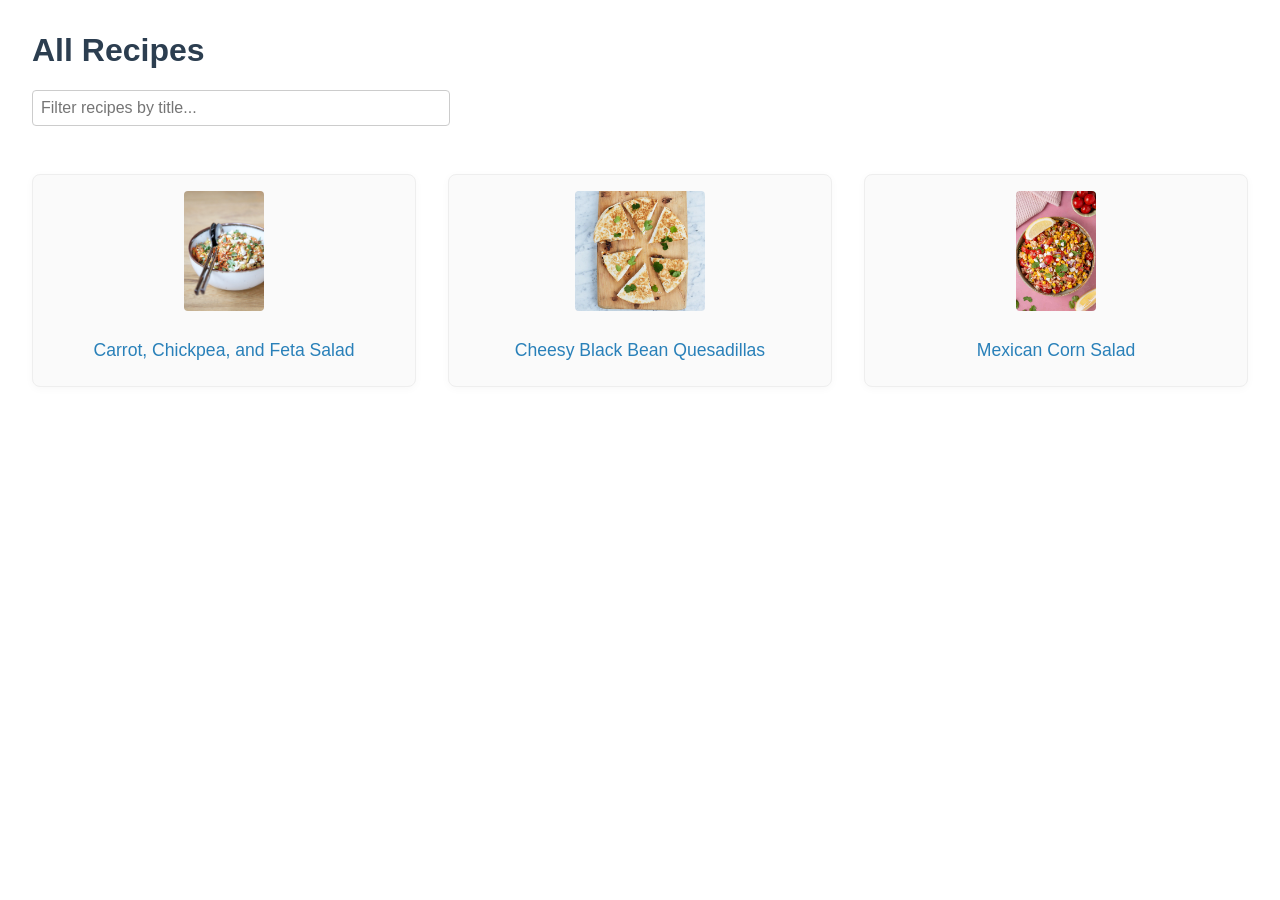
==== index.html @ 6e0bd328 "Created a grid and added search" ====
<!DOCTYPE html>
<html lang="en">
<head>
  <meta charset="UTF-8">
  <title>Recipe Home</title>
  <style>
    body { font-family: sans-serif; margin: 2em; }
    h1 { color: #2c3e50; }
    .filter-box {
      margin-bottom: 2em;
      padding: 0.5em;
      font-size: 1em;
      width: 100%;
      max-width: 400px;
      border: 1px solid #ccc;
      border-radius: 4px;
    }
    .grid {
      display: grid;
      grid-template-columns: repeat(auto-fit, minmax(220px, 1fr));
      gap: 2em;
      padding: 0;
      list-style: none;
    }
    .card {
      background: #fafafa;
      border: 1px solid #eee;
      border-radius: 8px;
      padding: 1em;
      text-align: center;
      box-shadow: 0 2px 8px rgba(0,0,0,0.03);
      transition: box-shadow 0.2s;
    }
    .card:hover {
      box-shadow: 0 4px 16px rgba(0,0,0,0.08);
    }
    .card img {
      max-width: 100%;
      max-height: 120px;
      margin-bottom: 1em;
      border-radius: 4px;
      object-fit: cover;
    }
    .card-title {
      font-size: 1.1em;
      margin: 0.5em 0;
      color: #2980b9;
      text-decoration: none;
      display: block;
    }
    .external-link {
      font-size: 0.9em;
      margin-left: 0.5em;
    }
  </style>
</head>
<body>
  <h1>All Recipes</h1>
  <input type="text" id="filter" class="filter-box" placeholder="Filter recipes by title...">
  <ul id="recipe-list" class="grid"></ul>
  <script>
    let allRecipes = [];

    function renderRecipes(recipes) {
      const list = document.getElementById('recipe-list');
      list.innerHTML = '';
      recipes.forEach(recipe => {
        const li = document.createElement('li');
        li.className = 'card';
        let img = recipe.image ? `<img src="${recipe.image}" alt="${recipe.title}">` : '';
        let link = `<a class="card-title" href="recipe.html?id=${recipe.id}">${recipe.title}</a>`;
        let external = recipe.link ? `<a class="external-link" href="${recipe.link}" target="_blank" title="External link">[source]</a>` : '';
        li.innerHTML = img + link + external;
        list.appendChild(li);
      });
    }

    fetch('recipes.json')
      .then(res => res.json())
      .then(recipes => {
        allRecipes = recipes;
        renderRecipes(allRecipes);
      });

    document.getElementById('filter').addEventListener('input', function() {
      const value = this.value.trim().toLowerCase();
      renderRecipes(
        allRecipes.filter(recipe =>
          recipe.title.toLowerCase().includes(value)
        )
      );
    });
  </script>
</body>
</html>
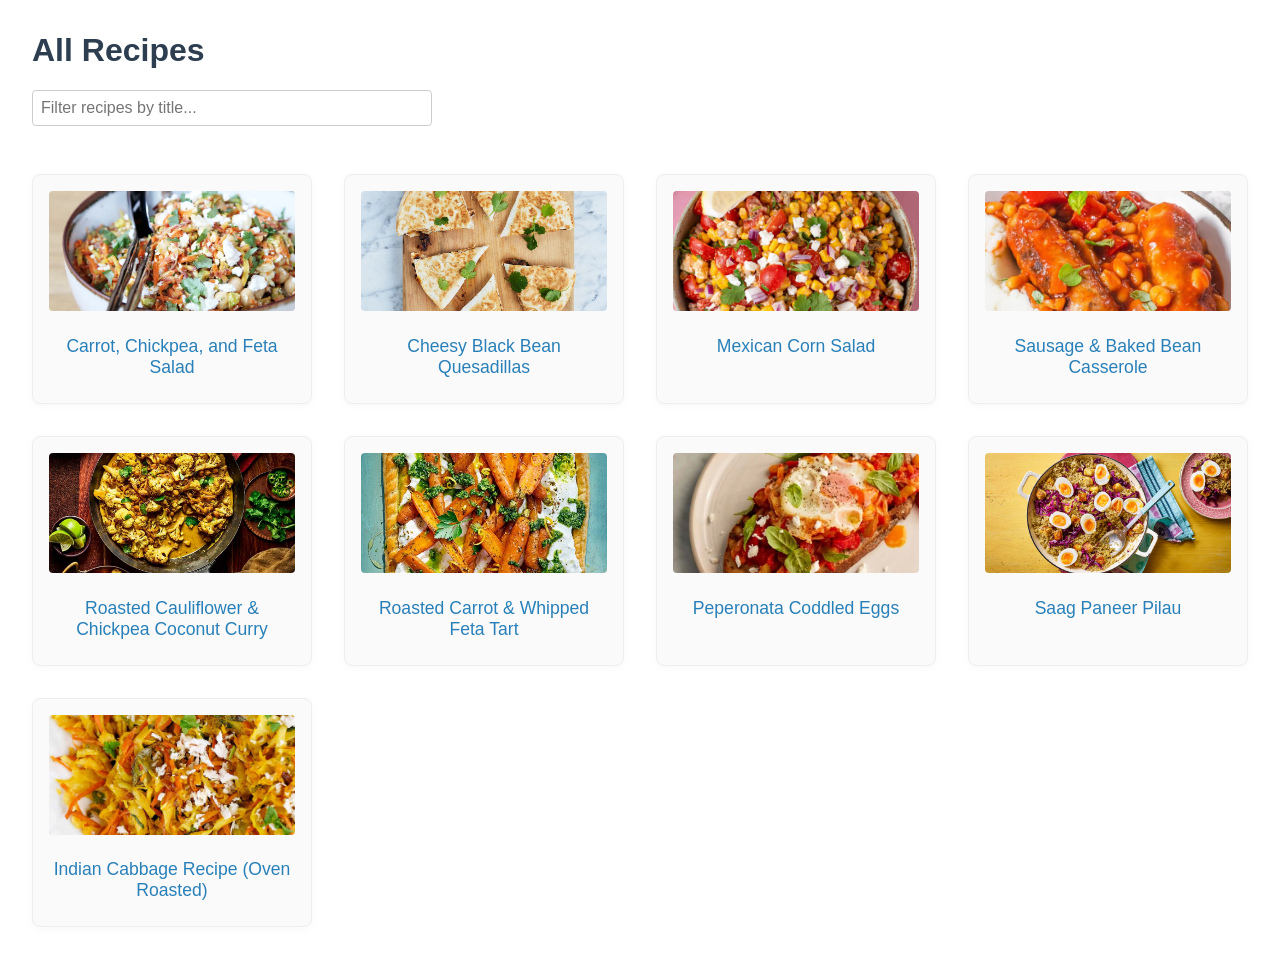
==== commit 76fc918e: "More responsive" ====
--- a/index.html
+++ b/index.html
@@ -3,6 +3,7 @@
 <head>
   <meta charset="UTF-8">
   <title>Recipe Home</title>
+  <meta name="viewport" content="width=device-width, initial-scale=1">
   <style>
     body { font-family: sans-serif; margin: 2em; }
     h1 { color: #2c3e50; }
@@ -14,6 +15,7 @@
       max-width: 400px;
       border: 1px solid #ccc;
       border-radius: 4px;
+      box-sizing: border-box;
     }
     .grid {
       display: grid;
@@ -30,6 +32,9 @@
       text-align: center;
       box-shadow: 0 2px 8px rgba(0,0,0,0.03);
       transition: box-shadow 0.2s;
+      display: flex;
+      flex-direction: column;
+      align-items: center;
     }
     .card:hover {
       box-shadow: 0 4px 16px rgba(0,0,0,0.08);
@@ -40,6 +45,8 @@
       margin-bottom: 1em;
       border-radius: 4px;
       object-fit: cover;
+      width: 100%;
+      height: auto;
     }
     .card-title {
       font-size: 1.1em;
@@ -47,10 +54,18 @@
       color: #2980b9;
       text-decoration: none;
       display: block;
+      word-break: break-word;
     }
     .external-link {
       font-size: 0.9em;
       margin-left: 0.5em;
+      word-break: break-word;
+    }
+    @media (max-width: 600px) {
+      body { margin: 1em; }
+      .grid { gap: 1em; }
+      .card { padding: 0.5em; }
+      .card img { max-height: 80px; }
     }
   </style>
 </head>
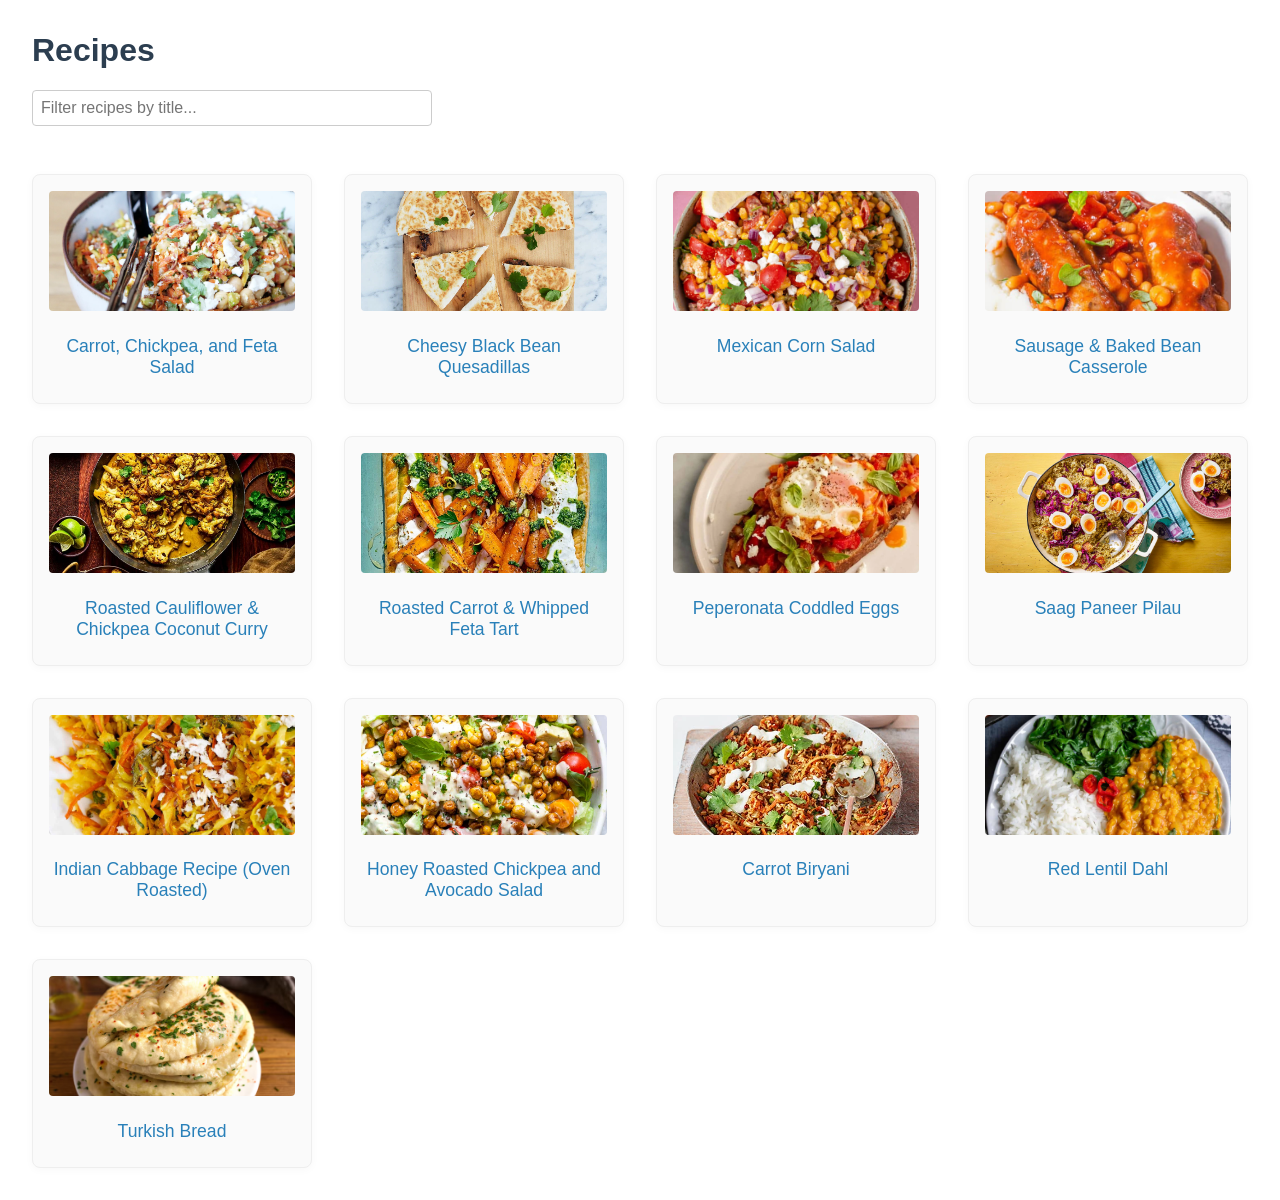
==== commit 8b809ef6: "Added more" ====
--- a/index.html
+++ b/index.html
@@ -70,7 +70,7 @@
   </style>
 </head>
 <body>
-  <h1>All Recipes</h1>
+  <h1>Recipes</h1>
   <input type="text" id="filter" class="filter-box" placeholder="Filter recipes by title...">
   <ul id="recipe-list" class="grid"></ul>
   <script>
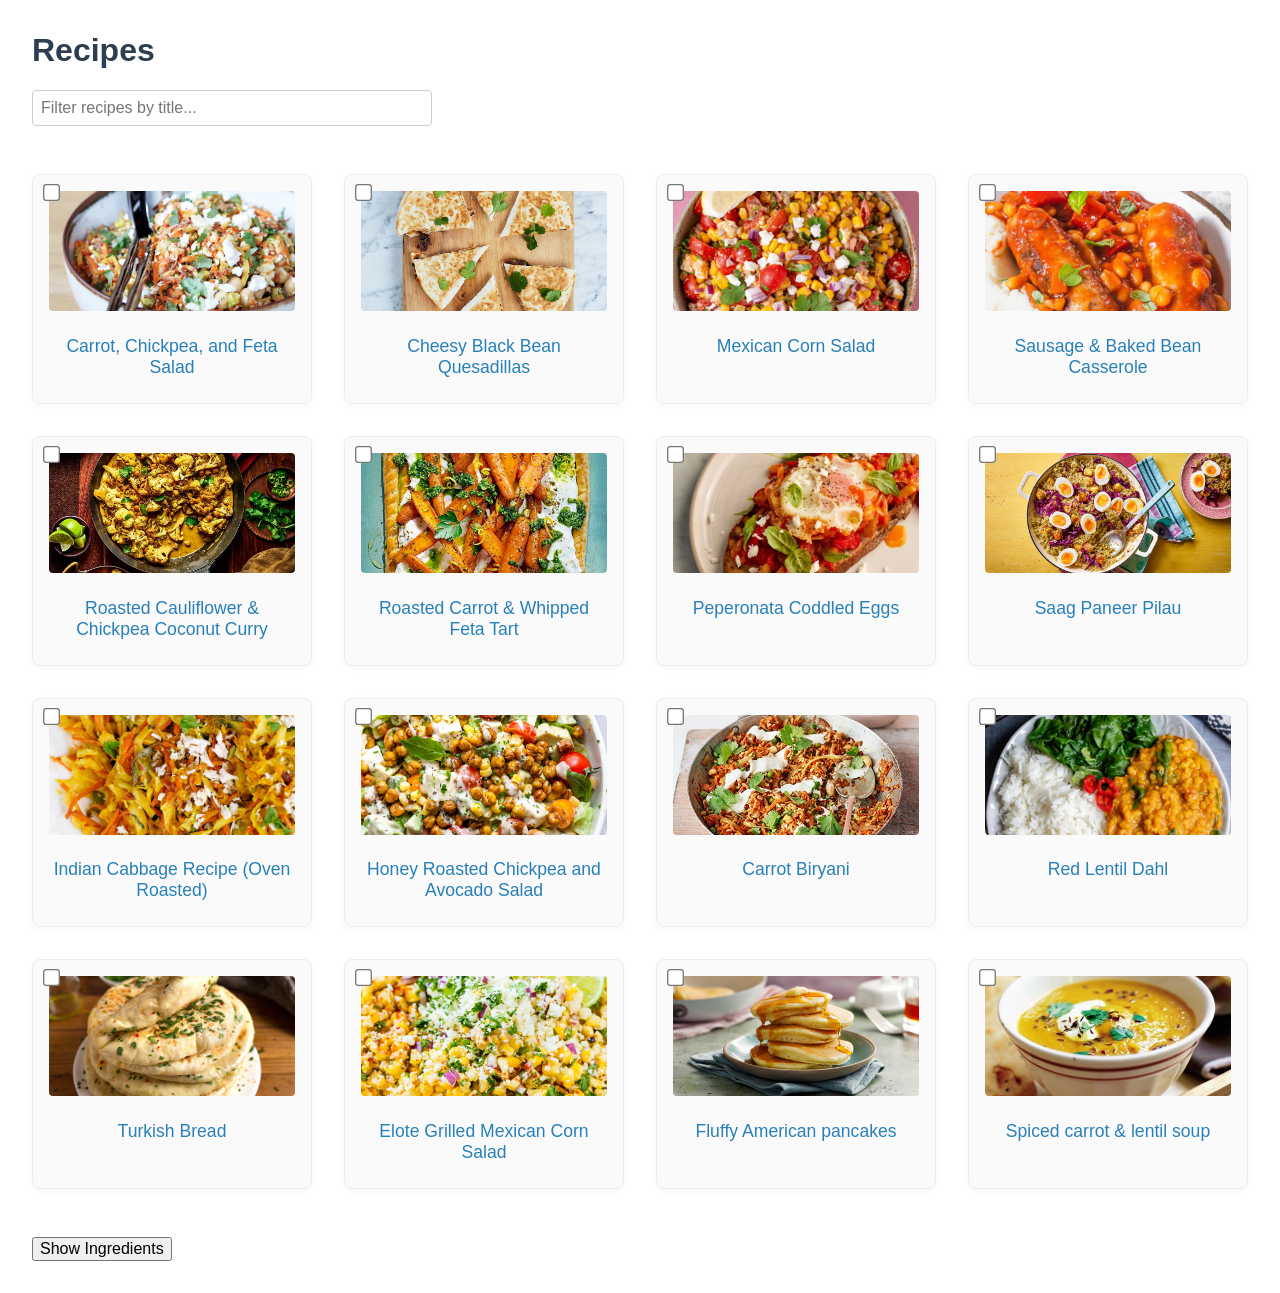
==== commit b8751131: "Updated" ====
--- a/index.html
+++ b/index.html
@@ -2,7 +2,7 @@
 <html lang="en">
 <head>
   <meta charset="UTF-8">
-  <title>Recipe Home</title>
+  <title>Recipes</title>
   <meta name="viewport" content="width=device-width, initial-scale=1">
   <style>
     body { font-family: sans-serif; margin: 2em; }
@@ -35,6 +35,7 @@
       display: flex;
       flex-direction: column;
       align-items: center;
+      position: relative;
     }
     .card:hover {
       box-shadow: 0 4px 16px rgba(0,0,0,0.08);
@@ -61,11 +62,19 @@
       margin-left: 0.5em;
       word-break: break-word;
     }
+    .select-recipe {
+      position: absolute;
+      top: 8px;
+      left: 8px;
+      transform: scale(1.3);
+      z-index: 2;
+    }
     @media (max-width: 600px) {
       body { margin: 1em; }
       .grid { gap: 1em; }
       .card { padding: 0.5em; }
       .card img { max-height: 80px; }
+      .select-recipe { top: 4px; left: 4px; }
     }
   </style>
 </head>
@@ -73,6 +82,7 @@
   <h1>Recipes</h1>
   <input type="text" id="filter" class="filter-box" placeholder="Filter recipes by title...">
   <ul id="recipe-list" class="grid"></ul>
+  <button id="show-ingredients" style="margin-top:2em;font-size:1em;">Show Ingredients</button>
   <script>
     let allRecipes = [];
 
@@ -85,7 +95,8 @@
         let img = recipe.image ? `<img src="${recipe.image}" alt="${recipe.title}">` : '';
         let link = `<a class="card-title" href="recipe.html?id=${recipe.id}">${recipe.title}</a>`;
         let external = recipe.link ? `<a class="external-link" href="${recipe.link}" target="_blank" title="External link">[source]</a>` : '';
-        li.innerHTML = img + link + external;
+        let checkbox = `<input type="checkbox" class="select-recipe" data-id="${recipe.id}">`;
+        li.innerHTML = checkbox + img + link + external;
         list.appendChild(li);
       });
     }
@@ -105,6 +116,18 @@
         )
       );
     });
+
+    document.getElementById('show-ingredients').addEventListener('click', function() {
+      // Get all checked recipes
+      const checked = Array.from(document.querySelectorAll('.select-recipe:checked'))
+        .map(cb => cb.getAttribute('data-id'));
+      if (checked.length === 0) {
+        alert('Please select at least one recipe.');
+        return;
+      }
+      // Pass selected IDs to ingredients.html via query string
+      window.location.href = 'ingredients.html?ids=' + checked.join(',');
+    });
   </script>
 </body>
 </html>
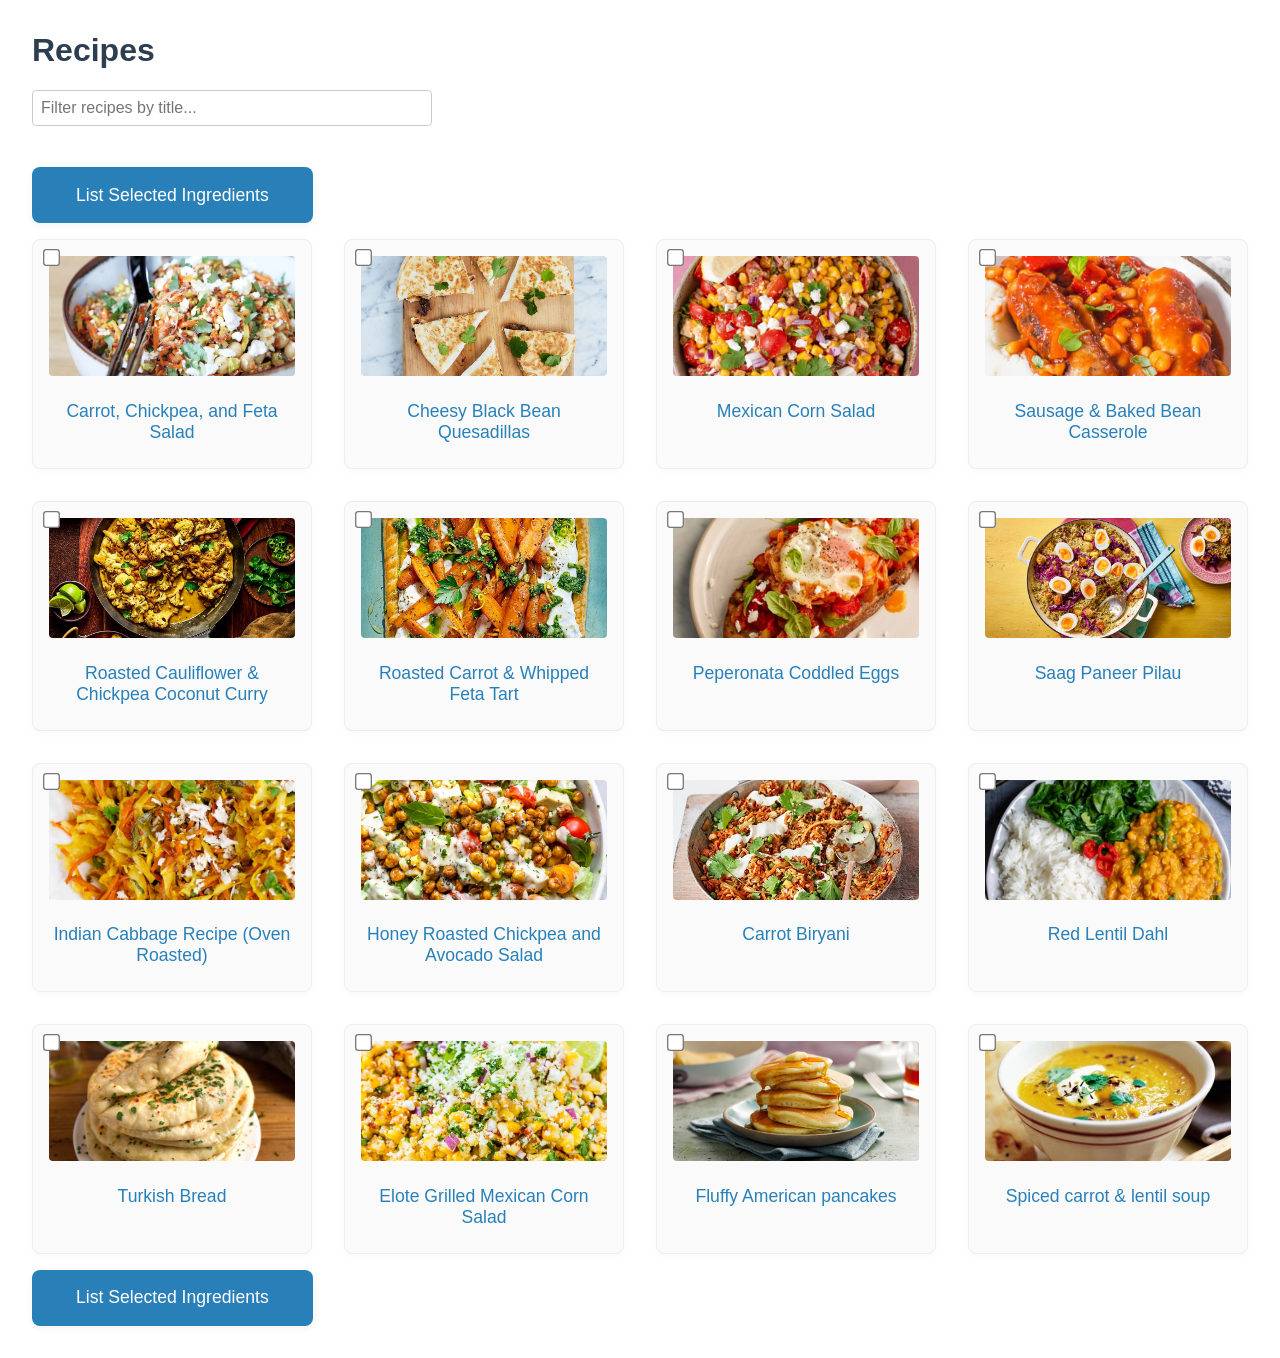
==== commit 827f1f30: "Changed the style a bit" ====
--- a/index.html
+++ b/index.html
@@ -69,20 +69,41 @@
       transform: scale(1.3);
       z-index: 2;
     }
+    .show {
+      margin-top: .5em;
+      font-size: 1.1em;
+      padding: 1em 2.5em;
+      background: #2980b9;
+      color: #fff;
+      border: none;
+      border-radius: 8px;
+      cursor: pointer;
+      box-shadow: 0 2px 8px rgba(0,0,0,0.06);
+      transition: background 0.2s;
+      display: block;
+      /* margin-left: auto;
+      margin-right: auto; */
+    }
+
+    .show:hover  {
+      background: #145a8a;
+    }
     @media (max-width: 600px) {
       body { margin: 1em; }
       .grid { gap: 1em; }
       .card { padding: 0.5em; }
       .card img { max-height: 80px; }
       .select-recipe { top: 4px; left: 4px; }
+      .show { font-size: 1.1em; padding: 0.7em 1.2em; }
     }
   </style>
 </head>
 <body>
   <h1>Recipes</h1>
   <input type="text" id="filter" class="filter-box" placeholder="Filter recipes by title...">
+  <button id="show-ingredients-top" class="show top">List Selected Ingredients</button>
   <ul id="recipe-list" class="grid"></ul>
-  <button id="show-ingredients" style="margin-top:2em;font-size:1em;">Show Ingredients</button>
+  <button id="show-ingredients" class="show">List Selected Ingredients</button>
   <script>
     let allRecipes = [];
 
@@ -117,17 +138,18 @@
       );
     });
 
-    document.getElementById('show-ingredients').addEventListener('click', function() {
-      // Get all checked recipes
+    function handleShowIngredients() {
       const checked = Array.from(document.querySelectorAll('.select-recipe:checked'))
         .map(cb => cb.getAttribute('data-id'));
       if (checked.length === 0) {
         alert('Please select at least one recipe.');
         return;
       }
-      // Pass selected IDs to ingredients.html via query string
       window.location.href = 'ingredients.html?ids=' + checked.join(',');
-    });
+    }
+
+    document.getElementById('show-ingredients').addEventListener('click', handleShowIngredients);
+    document.getElementById('show-ingredients-top').addEventListener('click', handleShowIngredients);
   </script>
 </body>
 </html>
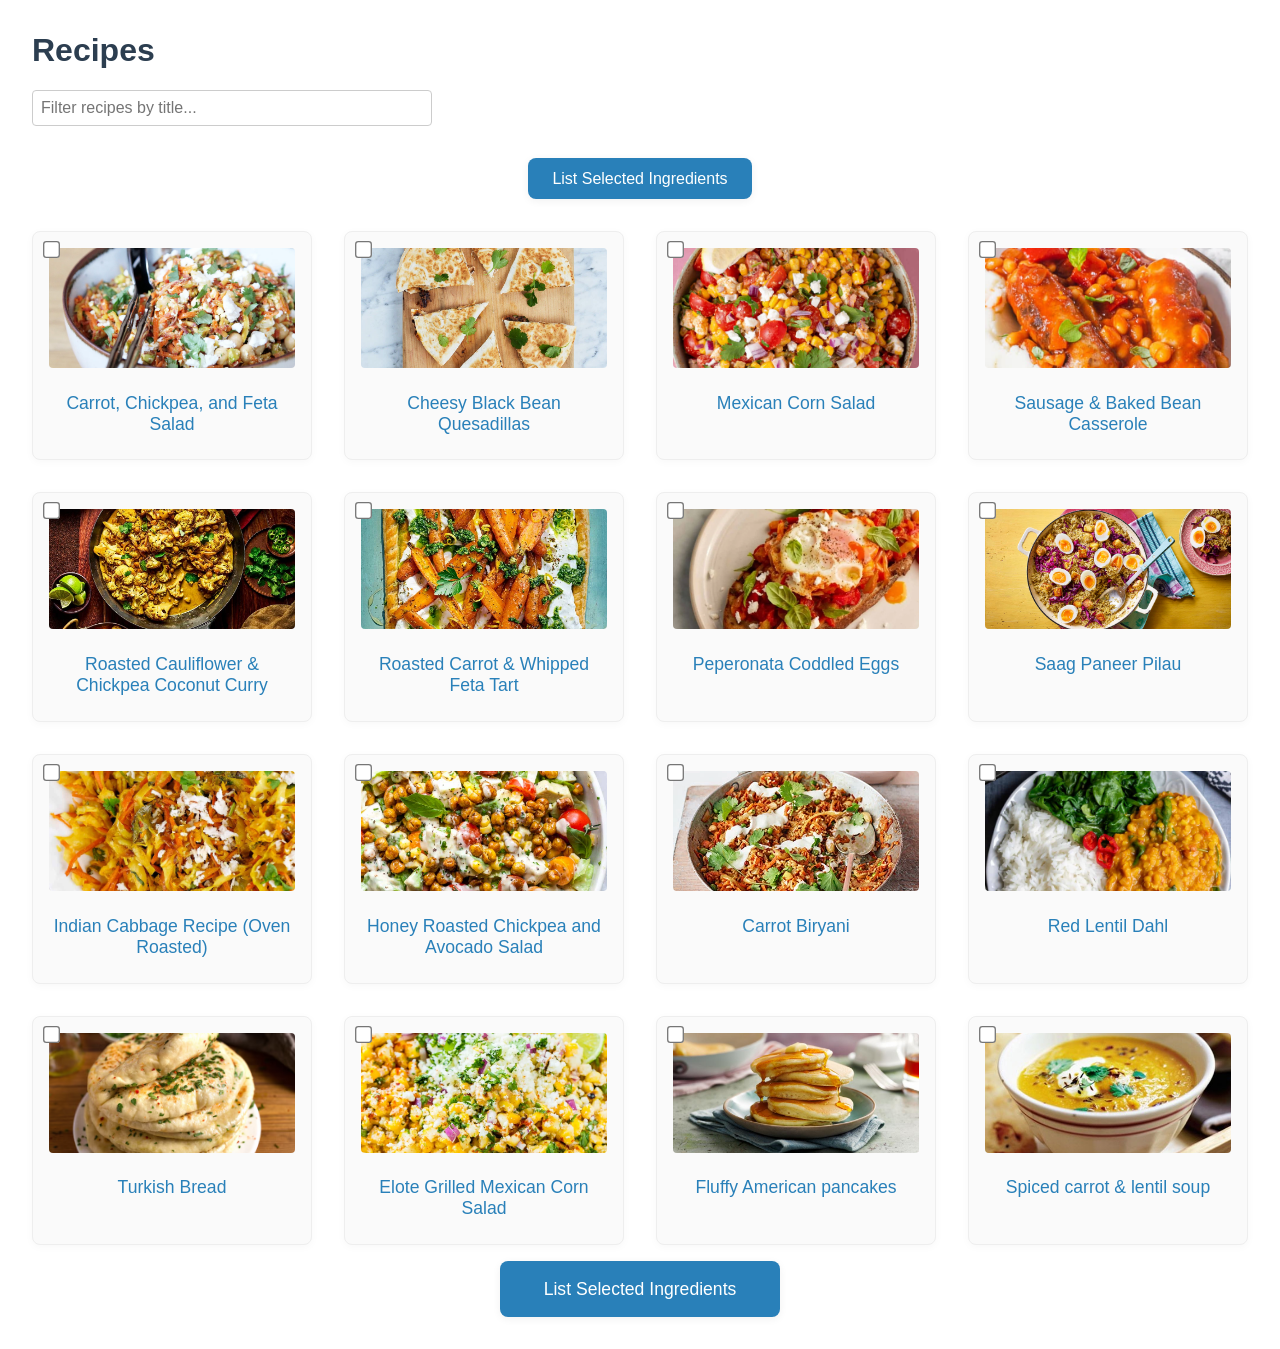
==== commit df9686c4: "Remembers selected" ====
--- a/index.html
+++ b/index.html
@@ -81,11 +81,17 @@
       box-shadow: 0 2px 8px rgba(0,0,0,0.06);
       transition: background 0.2s;
       display: block;
-      /* margin-left: auto;
-      margin-right: auto; */
+      margin-left: auto;
+      margin-right: auto;
     }
-
-    .show:hover  {
+    .show.top {
+      margin-top: 0;
+      margin-bottom: 2em;
+      font-size: 1em;
+      padding: 0.7em 1.5em;
+    }
+    .show:hover,
+    .show.top:hover {
       background: #145a8a;
     }
     @media (max-width: 600px) {
@@ -95,6 +101,7 @@
       .card img { max-height: 80px; }
       .select-recipe { top: 4px; left: 4px; }
       .show { font-size: 1.1em; padding: 0.7em 1.2em; }
+      .show.top { font-size: 0.9em; padding: 0.5em 1em; }
     }
   </style>
 </head>
@@ -106,6 +113,16 @@
   <button id="show-ingredients" class="show">List Selected Ingredients</button>
   <script>
     let allRecipes = [];
+    let selectedIds = new Set();
+
+    function handleCheckboxChange(e) {
+      const id = e.target.getAttribute('data-id');
+      if (e.target.checked) {
+        selectedIds.add(id);
+      } else {
+        selectedIds.delete(id);
+      }
+    }
 
     function renderRecipes(recipes) {
       const list = document.getElementById('recipe-list');
@@ -116,9 +133,15 @@
         let img = recipe.image ? `<img src="${recipe.image}" alt="${recipe.title}">` : '';
         let link = `<a class="card-title" href="recipe.html?id=${recipe.id}">${recipe.title}</a>`;
         let external = recipe.link ? `<a class="external-link" href="${recipe.link}" target="_blank" title="External link">[source]</a>` : '';
-        let checkbox = `<input type="checkbox" class="select-recipe" data-id="${recipe.id}">`;
+        let checked = selectedIds.has(String(recipe.id)) ? 'checked' : '';
+        let checkbox = `<input type="checkbox" class="select-recipe" data-id="${recipe.id}" ${checked}>`;
         li.innerHTML = checkbox + img + link + external;
         list.appendChild(li);
+      });
+
+      // Add event listeners to checkboxes
+      document.querySelectorAll('.select-recipe').forEach(cb => {
+        cb.addEventListener('change', handleCheckboxChange);
       });
     }
 
@@ -139,8 +162,7 @@
     });
 
     function handleShowIngredients() {
-      const checked = Array.from(document.querySelectorAll('.select-recipe:checked'))
-        .map(cb => cb.getAttribute('data-id'));
+      const checked = Array.from(selectedIds);
       if (checked.length === 0) {
         alert('Please select at least one recipe.');
         return;
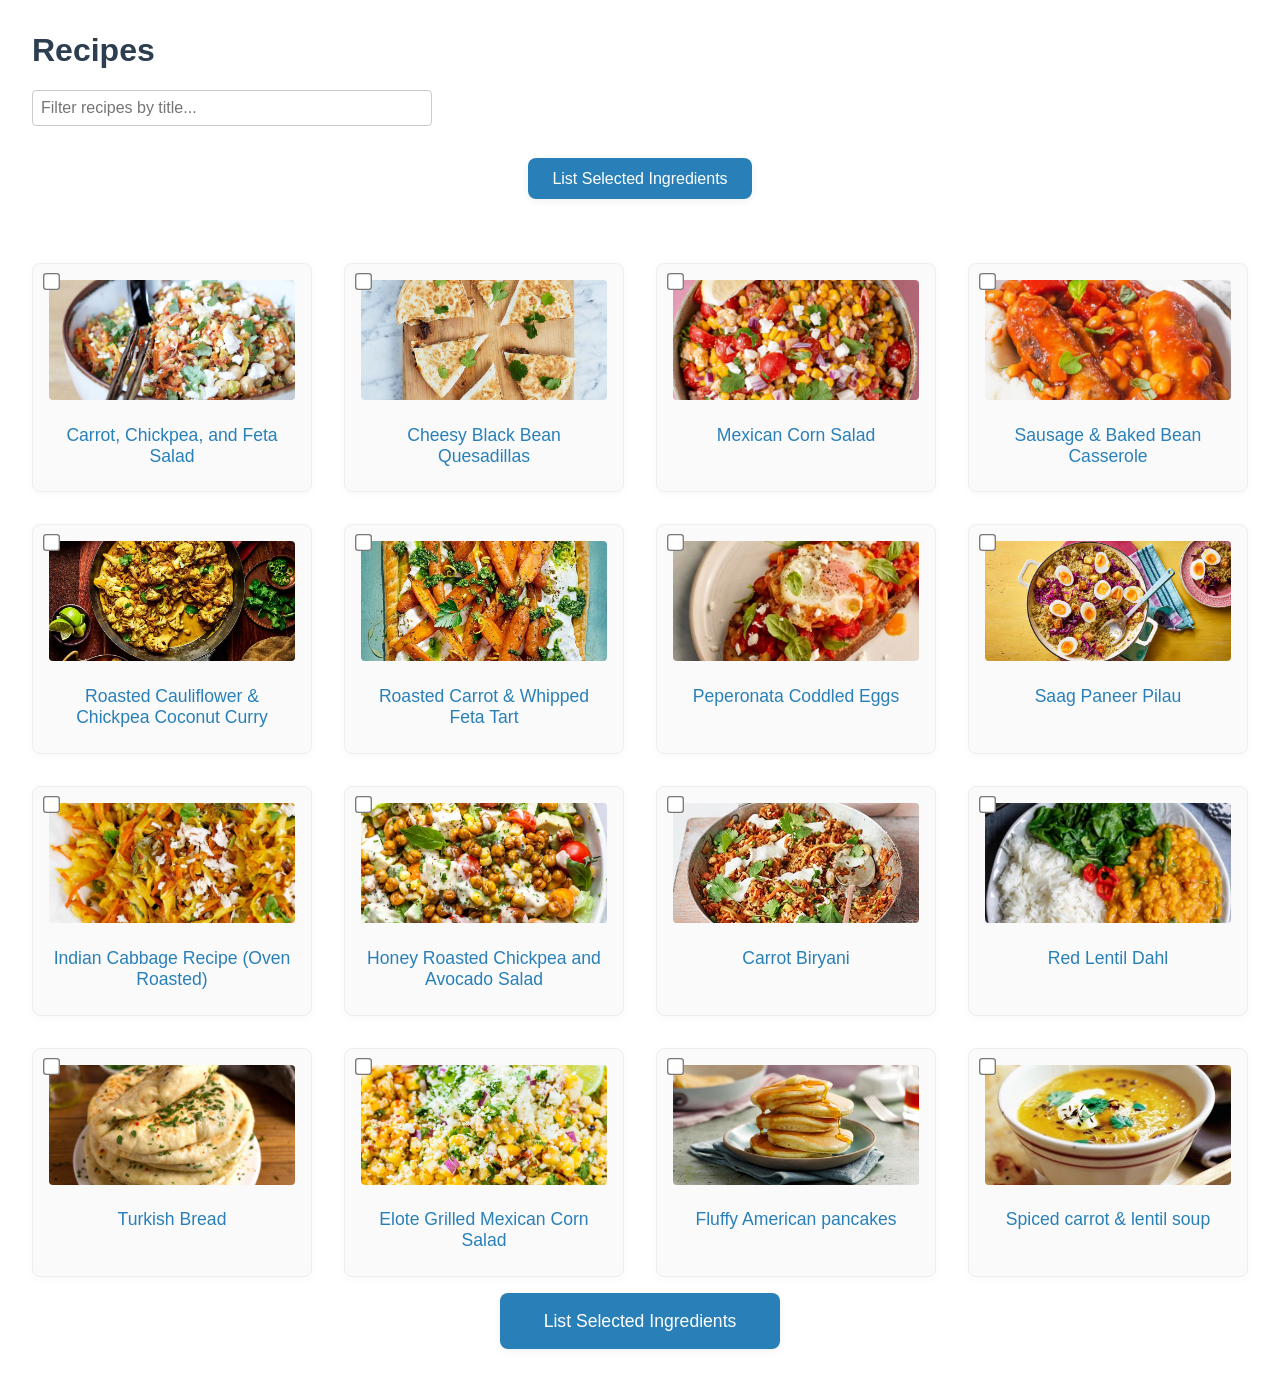
==== commit 920c64c5: "Added clear slected" ====
--- a/index.html
+++ b/index.html
@@ -94,6 +94,22 @@
     .show.top:hover {
       background: #145a8a;
     }
+    #clear-selected {
+      display: none;
+      margin: 1em auto 1em auto;
+      padding: 0.7em 2em;
+      font-size: 1em;
+      background: #e74c3c;
+      color: #fff;
+      border: none;
+      border-radius: 8px;
+      cursor: pointer;
+      box-shadow: 0 2px 8px rgba(0,0,0,0.06);
+      transition: background 0.2s;
+    }
+    #clear-selected:hover {
+      background: #c0392b;
+    }
     @media (max-width: 600px) {
       body { margin: 1em; }
       .grid { gap: 1em; }
@@ -102,18 +118,31 @@
       .select-recipe { top: 4px; left: 4px; }
       .show { font-size: 1.1em; padding: 0.7em 1.2em; }
       .show.top { font-size: 0.9em; padding: 0.5em 1em; }
+      #clear-selected { font-size: 0.95em; padding: 0.5em 1em; }
     }
   </style>
 </head>
 <body>
   <h1>Recipes</h1>
   <input type="text" id="filter" class="filter-box" placeholder="Filter recipes by title...">
-  <button id="show-ingredients-top" class="show top">List Selected Ingredients</button>
+  <div style="display: flex; gap: 1em; align-items: center; justify-content: center; margin-bottom: 2em;">
+    <button id="show-ingredients-top" class="show top">List Selected Ingredients</button>
+    <button id="clear-selected">Clear Selected</button>
+  </div>
   <ul id="recipe-list" class="grid"></ul>
   <button id="show-ingredients" class="show">List Selected Ingredients</button>
   <script>
     let allRecipes = [];
     let selectedIds = new Set();
+
+    function updateClearButton() {
+      const btn = document.getElementById('clear-selected');
+      if (selectedIds.size > 0) {
+        btn.style.display = 'block';
+      } else {
+        btn.style.display = 'none';
+      }
+    }
 
     function handleCheckboxChange(e) {
       const id = e.target.getAttribute('data-id');
@@ -122,6 +151,7 @@
       } else {
         selectedIds.delete(id);
       }
+      updateClearButton();
     }
 
     function renderRecipes(recipes) {
@@ -143,6 +173,8 @@
       document.querySelectorAll('.select-recipe').forEach(cb => {
         cb.addEventListener('change', handleCheckboxChange);
       });
+
+      updateClearButton();
     }
 
     fetch('recipes.json')
@@ -172,6 +204,11 @@
 
     document.getElementById('show-ingredients').addEventListener('click', handleShowIngredients);
     document.getElementById('show-ingredients-top').addEventListener('click', handleShowIngredients);
+
+    document.getElementById('clear-selected').addEventListener('click', function() {
+      selectedIds.clear();
+      renderRecipes(allRecipes);
+    });
   </script>
 </body>
 </html>
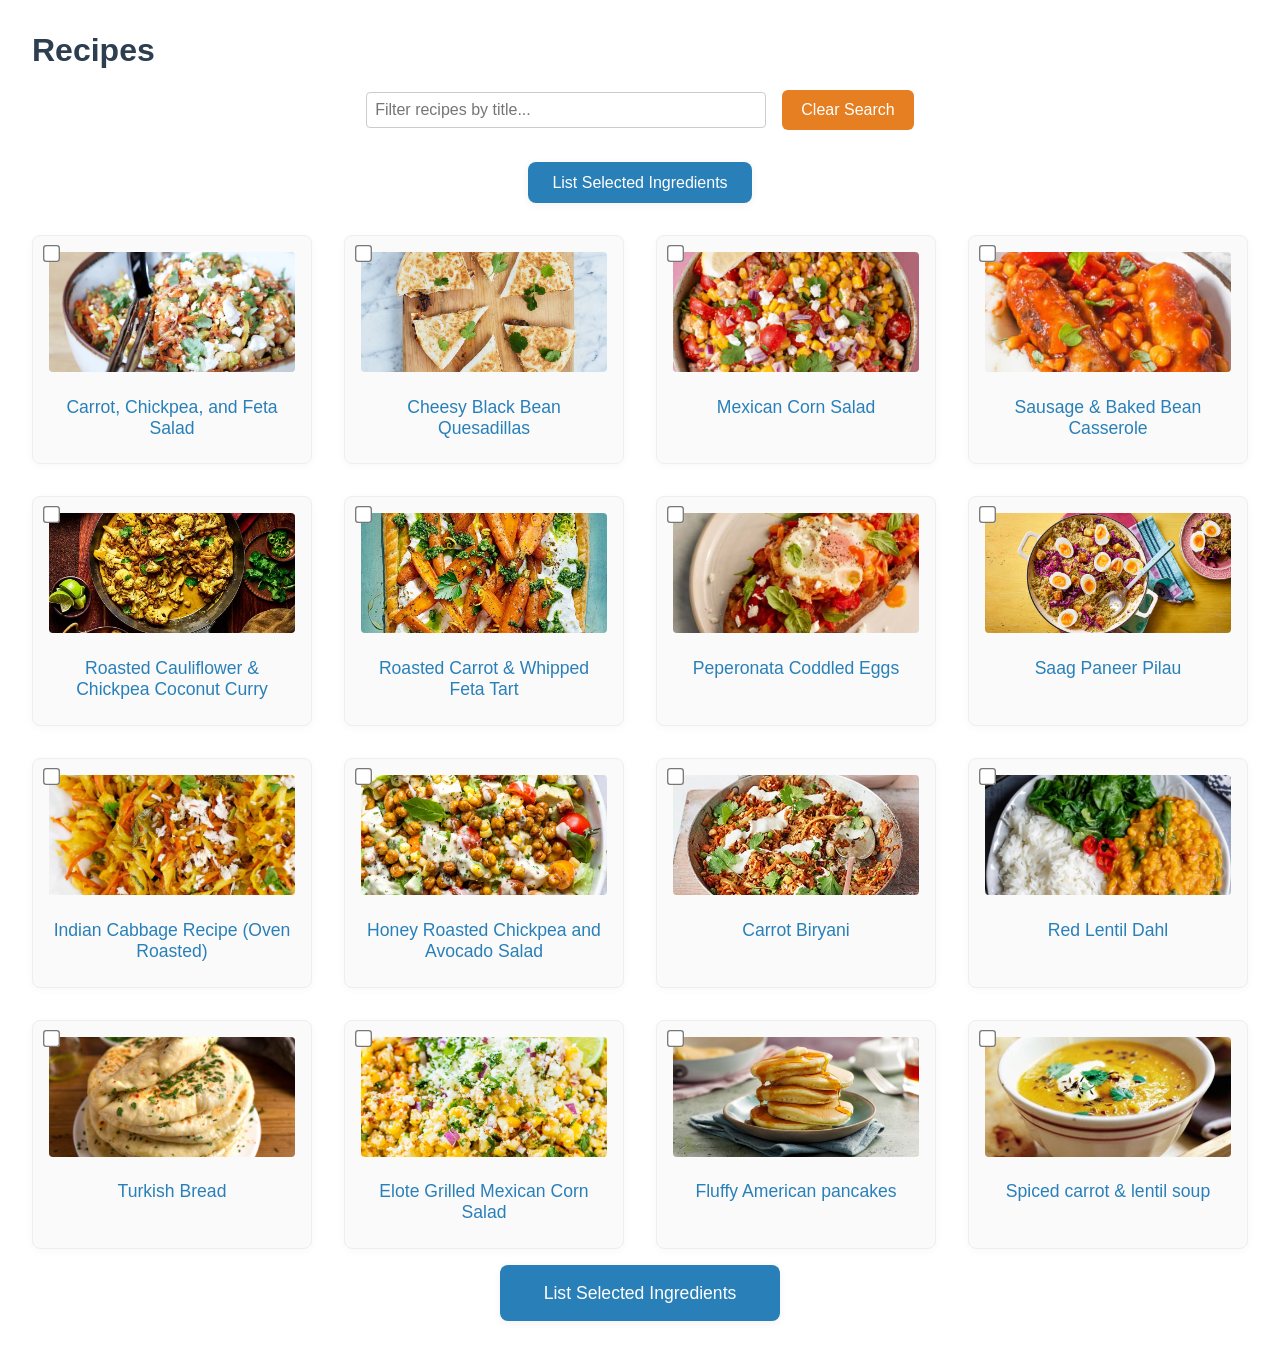
==== commit 79a587fb: "Style tidy" ====
--- a/index.html
+++ b/index.html
@@ -81,12 +81,9 @@
       box-shadow: 0 2px 8px rgba(0,0,0,0.06);
       transition: background 0.2s;
       display: block;
-      margin-left: auto;
-      margin-right: auto;
     }
     .show.top {
-      margin-top: 0;
-      margin-bottom: 2em;
+      margin: 0;
       font-size: 1em;
       padding: 0.7em 1.5em;
     }
@@ -96,9 +93,9 @@
     }
     #clear-selected {
       display: none;
-      margin: 1em auto 1em auto;
-      padding: 0.7em 2em;
+      height: 2.5em;
       font-size: 1em;
+      padding: 0 1.2em;
       background: #e74c3c;
       color: #fff;
       border: none;
@@ -106,6 +103,7 @@
       cursor: pointer;
       box-shadow: 0 2px 8px rgba(0,0,0,0.06);
       transition: background 0.2s;
+      margin: 0;
     }
     #clear-selected:hover {
       background: #c0392b;
@@ -124,13 +122,16 @@
 </head>
 <body>
   <h1>Recipes</h1>
-  <input type="text" id="filter" class="filter-box" placeholder="Filter recipes by title...">
   <div style="display: flex; gap: 1em; align-items: center; justify-content: center; margin-bottom: 2em;">
+    <input type="text" id="filter" class="filter-box" placeholder="Filter recipes by title..." style="margin-bottom:0;">
+    <button id="clear-search" style="height:2.5em; font-size:1em; padding:0 1.2em; background:#e67e22; color:#fff; border:none; border-radius:6px; cursor:pointer;">Clear Search</button>
+  </div>
+  <div id="top-actions" style="display: flex; gap: 1em; align-items: center; justify-content: center; margin-bottom: 2em;">
     <button id="show-ingredients-top" class="show top">List Selected Ingredients</button>
     <button id="clear-selected">Clear Selected</button>
   </div>
   <ul id="recipe-list" class="grid"></ul>
-  <button id="show-ingredients" class="show">List Selected Ingredients</button>
+  <button id="show-ingredients" class="show" style="display:block; margin-left:auto; margin-right:auto;">List Selected Ingredients</button>
   <script>
     let allRecipes = [];
     let selectedIds = new Set();
@@ -193,6 +194,11 @@
       );
     });
 
+    document.getElementById('clear-search').addEventListener('click', function() {
+      document.getElementById('filter').value = '';
+      renderRecipes(allRecipes);
+    });
+
     function handleShowIngredients() {
       const checked = Array.from(selectedIds);
       if (checked.length === 0) {
